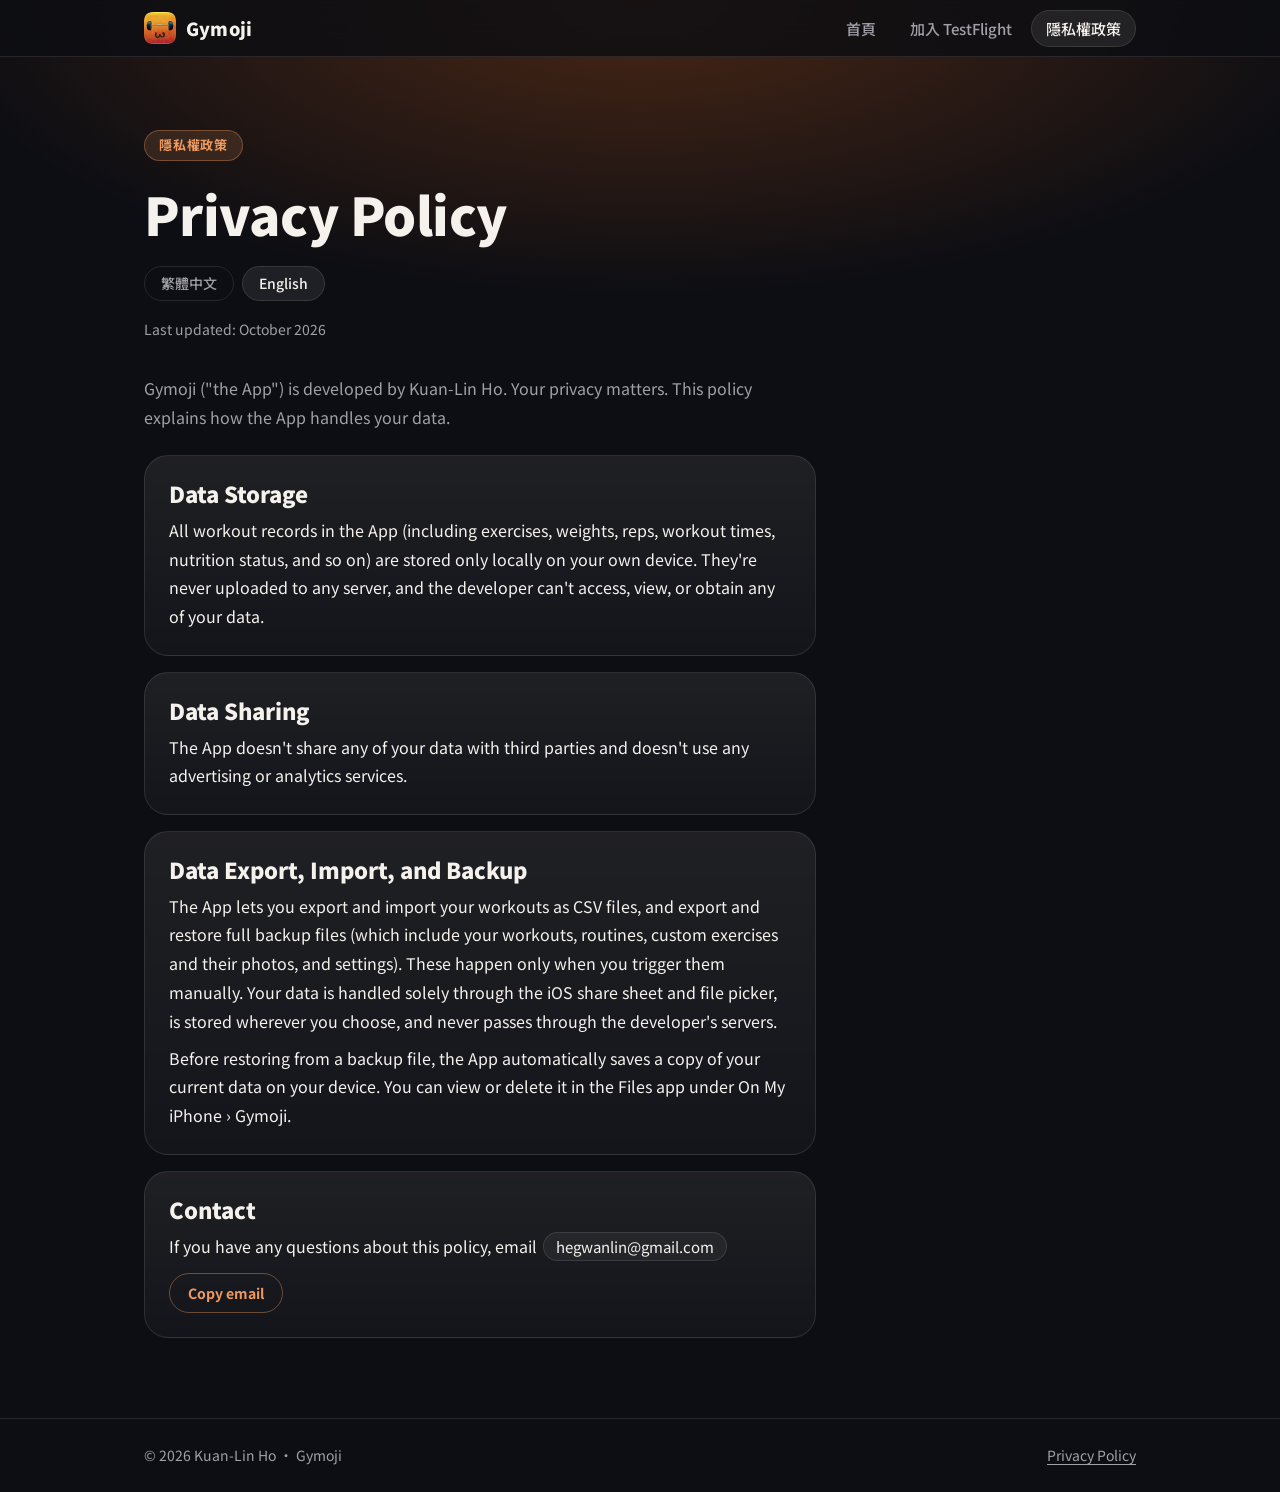
==== privacy-en/index.html @ e92f700a "Add Gymoji support site Static pages: home, TestFlight sign-up, and privacy policy (zh-Hant and Engl" ====
<!doctype html>
<html lang="zh-Hant">
<head>
<meta charset="utf-8">
<meta name="viewport" content="width=device-width, initial-scale=1, viewport-fit=cover">
<title>Privacy Policy – Gymoji</title>
<meta name="description" content="Gymoji privacy policy: your workout data stays on your device and is never uploaded or shared.">
<meta name="theme-color" content="#0D0E13">
<link rel="icon" type="image/png" href="../assets/favicon.png">
<link rel="apple-touch-icon" href="../assets/apple-touch-icon.png">
<link rel="preconnect" href="https://fonts.googleapis.com">
<link rel="preconnect" href="https://fonts.gstatic.com" crossorigin>
<link rel="stylesheet" href="https://fonts.googleapis.com/css2?family=Noto+Sans+TC:wght@400;500;700;900&display=swap">
<link rel="stylesheet" href="../assets/style.css">
</head>
<body>

<header class="site-header">
  <div class="inner">
    <a class="brand" href="../" aria-label="Gymoji Support 首頁">
      <img src="../assets/logo.webp" alt="" width="32" height="32">
      Gymoji
    </a>
    <nav class="nav" aria-label="主要選單">
      <a href="../">首頁</a>
      <a href="../testflight/">加入 TestFlight</a>
      <a href="../privacy/" aria-current="page">隱私權政策</a>
    </nav>
  </div>
</header>

<main>
  <div class="inner" lang="en">
      <p class="pill">隱私權政策</p>
      <h1>Privacy Policy</h1>
      <nav class="lang" aria-label="語言 Language">
        <a href="../privacy/" lang="zh-Hant">繁體中文</a>
        <a href="../privacy-en/" aria-current="true">English</a>
      </nav>
      <p class="updated">Last updated: October 2026</p>

      <div class="policy">
        <p class="intro">Gymoji ("the App") is developed by Kuan-Lin Ho. Your privacy matters. This policy explains how the App handles your data.</p>

        <section>
          <h2>Data Storage</h2>
          <p>All workout records in the App (including exercises, weights, reps, workout times, nutrition status, and so on) are stored only locally on your own device. They're never uploaded to any server, and the developer can't access, view, or obtain any of your data.</p>
        </section>

        <section>
          <h2>Data Sharing</h2>
          <p>The App doesn't share any of your data with third parties and doesn't use any advertising or analytics services.</p>
        </section>

        <section>
          <h2>Data Export, Import, and Backup</h2>
          <p>The App lets you export and import your workouts as CSV files, and export and restore full backup files (which include your workouts, routines, custom exercises and their photos, and settings). These happen only when you trigger them manually. Your data is handled solely through the iOS share sheet and file picker, is stored wherever you choose, and never passes through the developer's servers.</p>
          <p>Before restoring from a backup file, the App automatically saves a copy of your current data on your device. You can view or delete it in the Files app under On My iPhone › Gymoji.</p>
        </section>

        <section>
          <h2>Contact</h2>
          <p>If you have any questions about this policy, email <span class="email inline-email" id="email-pp-en">hegwanlin@gmail.com</span></p>
          <div class="contact" style="margin-top:0.75rem">
            <button class="copy" type="button" data-copy="email-pp-en" data-done="Copied">Copy email</button>
          </div>
        </section>
      </div>
    
  </div>
</main>

<footer class="site-footer">
  <div class="inner">
    <span>© 2026 Kuan-Lin Ho · Gymoji</span>
    <a href="../privacy-en/">Privacy Policy</a>
  </div>
</footer>

<script src="../assets/app.js" defer></script>
</body>
</html>
---- assets/style.css ----
/* Layout: dark glass surfaces over a warm orange glow at the top, matching the app. Heavy rounded headings, orange gradient pills for every action. */
:root {
  --bg: #0D0E13;
  --glow: rgba(214, 96, 26, 0.30);
  --ink: #F5F1ED;
  --muted: #A19FA8;
  --glass: rgba(255, 255, 255, 0.05);
  --glass-strong: rgba(255, 255, 255, 0.08);
  --line: rgba(255, 255, 255, 0.10);
  --accent: #EE9A5E;
  --accent-grad: linear-gradient(135deg, #F4B987 0%, #D9763A 100%);
  --accent-ink: #1C0F07;
  --accent-soft: rgba(238, 154, 94, 0.14);

  --font: "Noto Sans TC", system-ui, -apple-system, "PingFang TC", "Microsoft JhengHei", sans-serif;
  color-scheme: dark;
}

* { box-sizing: border-box; }
html { -webkit-text-size-adjust: 100%; }
html { background: var(--bg); }
body {
  margin: 0;
  background:
    radial-gradient(ellipse 80% 420px at 50% 0%, var(--glow), transparent 70%),
    var(--bg);
  background-repeat: no-repeat;
  color: var(--ink);
  font-family: var(--font);
  font-size: 1rem;
  line-height: 1.8;
  min-height: 100%;
}
body::before {
  content: "";
  position: fixed;
  inset: 0 0 auto;
  height: env(safe-area-inset-top, 0px);
  background: var(--bg);
  z-index: 30;
}

a { color: var(--accent); text-underline-offset: 3px; }
a:focus-visible, button:focus-visible {
  outline: 2px solid var(--accent);
  outline-offset: 3px;
  border-radius: 999px;
}

.inner {
  width: 100%;
  max-width: 64rem;
  margin: 0 auto;
  padding-left: max(16px, env(safe-area-inset-left, 0px));
  padding-right: max(16px, env(safe-area-inset-right, 0px));
}

/* Header */
.site-header {
  position: sticky;
  top: env(safe-area-inset-top, 0px);
  z-index: 20;
  background: rgba(13, 14, 19, 0.82);
  -webkit-backdrop-filter: blur(14px);
  backdrop-filter: blur(14px);
  border-bottom: 1px solid var(--line);
}
.site-header .inner {
  display: flex;
  flex-wrap: wrap;
  align-items: center;
  justify-content: space-between;
  gap: 0.25rem 1.5rem;
  padding-block: 0.5rem;
}
.brand {
  display: inline-flex;
  align-items: center;
  gap: 0.625rem;
  font-weight: 900;
  font-size: 1.125rem;
  letter-spacing: 0.01em;
  color: var(--ink);
  text-decoration: none;
  padding-block: 0.25rem;
}
.brand img { display: block; width: 2rem; height: 2rem; border-radius: 22%; }
.nav { display: flex; flex-wrap: wrap; gap: 0.25rem; }
.nav a {
  padding: 0.4375rem 0.875rem;
  font-size: 0.9375rem;
  font-weight: 500;
  line-height: 1.4;
  color: var(--muted);
  text-decoration: none;
  border-radius: 999px;
  border: 1px solid transparent;
}
.nav a:hover { color: var(--ink); }
.nav a[aria-current="page"] {
  color: var(--ink);
  background: var(--glass-strong);
  border-color: var(--line);
}

/* Pages */
main .inner { padding-block: clamp(2rem, 6vw, 4.5rem) clamp(3rem, 8vw, 5rem); }
.page { display: block; }
.pill {
  display: inline-block;
  margin: 0 0 1.25rem;
  padding: 0.25rem 0.875rem;
  background: var(--accent-soft);
  border: 1px solid rgba(238, 154, 94, 0.35);
  border-radius: 999px;
  color: var(--accent);
  font-size: 0.8125rem;
  font-weight: 700;
  letter-spacing: 0.06em;
  line-height: 1.6;
}
h1, h2, h3 { margin: 0; line-height: 1.25; text-wrap: balance; }
h1 { font-size: clamp(2rem, 6vw, 3.25rem); font-weight: 900; letter-spacing: -0.01em; }
h2 { font-size: 1.375rem; font-weight: 900; }
h3 { font-size: 1.0625rem; font-weight: 700; }
.lead { max-width: 36rem; margin: 1.25rem 0 0; font-size: 1.0625rem; color: var(--muted); }
.muted { color: var(--muted); }

.actions { display: flex; flex-wrap: wrap; gap: 0.75rem; margin-top: 2rem; }
.btn {
  display: inline-flex;
  align-items: center;
  justify-content: center;
  min-height: 3rem;
  padding: 0.5rem 1.625rem;
  border-radius: 999px;
  border: 1px solid transparent;
  font-family: var(--font);
  font-size: 0.9375rem;
  font-weight: 700;
  line-height: 1.4;
  text-decoration: none;
  cursor: pointer;
}
.btn-primary { background: var(--accent-grad); color: var(--accent-ink); }
.btn-primary:hover { filter: brightness(1.08); }
.btn-secondary { background: var(--glass); color: var(--ink); border-color: var(--line); }
.btn-secondary:hover { background: var(--glass-strong); }

/* Hero with phones */
.hero { max-width: 44rem; }
.hero-icon { display: block; width: 4.5rem; height: 4.5rem; border-radius: 22%; margin-bottom: 1.5rem; box-shadow: 0 12px 32px rgba(214, 96, 26, 0.35); }
.shots {
  display: grid;
  grid-template-columns: repeat(auto-fit, minmax(9.5rem, 1fr));
  gap: 1rem;
  margin: 1.5rem 0 0;
  padding: 0;
  list-style: none;
}
.shots li { min-width: 0; }
.shots img {
  display: block;
  width: 100%;
  height: auto;
  border: 1px solid var(--line);
  border-radius: 1.25rem;
  box-shadow: 0 20px 40px rgba(0, 0, 0, 0.45);
}

/* Sections */
.section { margin-top: clamp(2.5rem, 7vw, 4.5rem); }
.cards {
  display: grid;
  grid-template-columns: repeat(auto-fit, minmax(15rem, 1fr));
  gap: 1rem;
  margin: 1.25rem 0 0;
  padding: 0;
  list-style: none;
}
.card {
  min-width: 0;
  padding: 1.5rem;
  background: linear-gradient(180deg, rgba(255, 255, 255, 0.075), rgba(255, 255, 255, 0.03));
  border: 1px solid var(--line);
  border-radius: 1.5rem;
}
.card p { margin: 0.5rem 0 0; font-size: 0.9375rem; color: var(--muted); }
.card .tag {
  display: inline-block;
  margin-top: 1rem;
  padding: 0.125rem 0.75rem;
  background: var(--accent-soft);
  border: 1px solid rgba(238, 154, 94, 0.35);
  border-radius: 999px;
  color: var(--accent);
  font-size: 0.8125rem;
  font-weight: 700;
  line-height: 1.7;
}
.card .dot {
  display: block;
  width: 0.75rem;
  height: 0.75rem;
  margin-bottom: 1rem;
  border-radius: 50%;
  background: var(--accent-grad);
}

.contact {
  display: flex;
  flex-wrap: wrap;
  align-items: center;
  gap: 0.75rem;
  margin-top: 1.25rem;
}
.email {
  padding: 0.5rem 1rem;
  background: var(--glass);
  border: 1px solid var(--line);
  border-radius: 999px;
  font-size: 0.9375rem;
  overflow-wrap: anywhere;
  user-select: all;
}
.inline-email { display: inline-block; padding: 0.0625rem 0.75rem; margin-inline: 0.125rem; line-height: 1.7; }
.copy {
  min-height: 2.5rem;
  padding: 0.375rem 1.125rem;
  background: transparent;
  color: var(--accent);
  border: 1px solid rgba(238, 154, 94, 0.4);
  border-radius: 999px;
  font-family: var(--font);
  font-size: 0.875rem;
  font-weight: 700;
  cursor: pointer;
}
.copy:hover { background: var(--accent-soft); }

/* TestFlight steps */
.steps { list-style: none; margin: 1.5rem 0 0; padding: 0; max-width: 40rem; counter-reset: step; }
.steps li { position: relative; padding: 0 0 1.75rem 3.5rem; counter-increment: step; }
.steps li::before {
  content: counter(step);
  position: absolute;
  left: 0;
  top: 0;
  width: 2.5rem;
  height: 2.5rem;
  display: grid;
  place-items: center;
  border-radius: 50%;
  background: var(--accent-grad);
  color: var(--accent-ink);
  font-weight: 900;
  font-size: 1rem;
  line-height: 1;
}
.steps li:not(:last-child)::after {
  content: "";
  position: absolute;
  left: 1.25rem;
  top: 2.875rem;
  bottom: 0.375rem;
  width: 1px;
  background: var(--line);
}
.steps h3 { padding-top: 0.375rem; }
.steps p { margin: 0.25rem 0 0; font-size: 0.9375rem; color: var(--muted); }

.note {
  max-width: 40rem;
  margin-top: 1rem;
  padding: 1.25rem 1.5rem;
  background: linear-gradient(180deg, rgba(255, 255, 255, 0.075), rgba(255, 255, 255, 0.03));
  border: 1px solid var(--line);
  border-radius: 1.5rem;
  font-size: 0.9375rem;
}
.note p { margin: 0; }

/* Policy */
.updated { margin: 1rem 0 0; font-size: 0.875rem; color: var(--muted); }
.policy { max-width: 42rem; margin-top: 2rem; display: grid; gap: 1rem; }
.policy .intro { margin: 0 0 0.5rem; color: var(--muted); }
.policy section {
  padding: 1.5rem;
  background: linear-gradient(180deg, rgba(255, 255, 255, 0.075), rgba(255, 255, 255, 0.03));
  border: 1px solid var(--line);
  border-radius: 1.5rem;
}
.policy p { margin: 0.5rem 0 0; }

.lang { display: flex; flex-wrap: wrap; gap: 0.5rem; margin-top: 1.25rem; }
.lang a {
  padding: 0.3125rem 1rem;
  border: 1px solid var(--line);
  border-radius: 999px;
  color: var(--muted);
  font-size: 0.875rem;
  font-weight: 500;
  line-height: 1.6;
  text-decoration: none;
}
.lang a:hover { color: var(--ink); }
.lang a[aria-current="true"] { background: var(--glass-strong); color: var(--ink); }

/* Footer */
.site-footer { border-top: 1px solid var(--line); }
.site-footer .inner {
  display: flex;
  flex-wrap: wrap;
  justify-content: space-between;
  gap: 0.5rem 2rem;
  padding-block: 1.5rem;
  font-size: 0.875rem;
  color: var(--muted);
}
.site-footer a { color: var(--muted); }
.site-footer a:hover { color: var(--accent); }

.dots { display: none; }

/* Phones: swipe through the screenshots one at a time, like the App Store */
@media (max-width: 760px) {
  .shots {
    display: flex;
    gap: 0.75rem;
    margin-inline: calc(-1 * max(16px, env(safe-area-inset-left, 0px))) calc(-1 * max(16px, env(safe-area-inset-right, 0px)));
    padding: 0.25rem max(16px, env(safe-area-inset-right, 0px)) 1rem max(16px, env(safe-area-inset-left, 0px));
    scroll-padding-inline: max(16px, env(safe-area-inset-left, 0px));
    overflow-x: auto;
    overscroll-behavior-x: contain;
    scroll-snap-type: x mandatory;
    -webkit-overflow-scrolling: touch;
    scrollbar-width: none;
  }
  .shots::-webkit-scrollbar { display: none; }
  .shots li { flex: 0 0 min(66%, 17rem); scroll-snap-align: start; scroll-snap-stop: always; }
  .shots img { border-radius: 1.25rem; }
  .dots { display: flex; justify-content: center; gap: 0.5rem; margin-top: 0.25rem; }
  .dots span {
    width: 0.5rem;
    height: 0.5rem;
    border-radius: 50%;
    background: var(--line);
    transition: background 0.2s, width 0.2s;
  }
  .dots span[aria-current="true"] { width: 1.25rem; border-radius: 999px; background: var(--accent); }
}
@media (max-width: 480px) {
  .btn, .copy { width: 100%; }
}
@media (prefers-reduced-motion: reduce) {
  .dots span { transition: none; }
}
.nb { display: inline-block; }
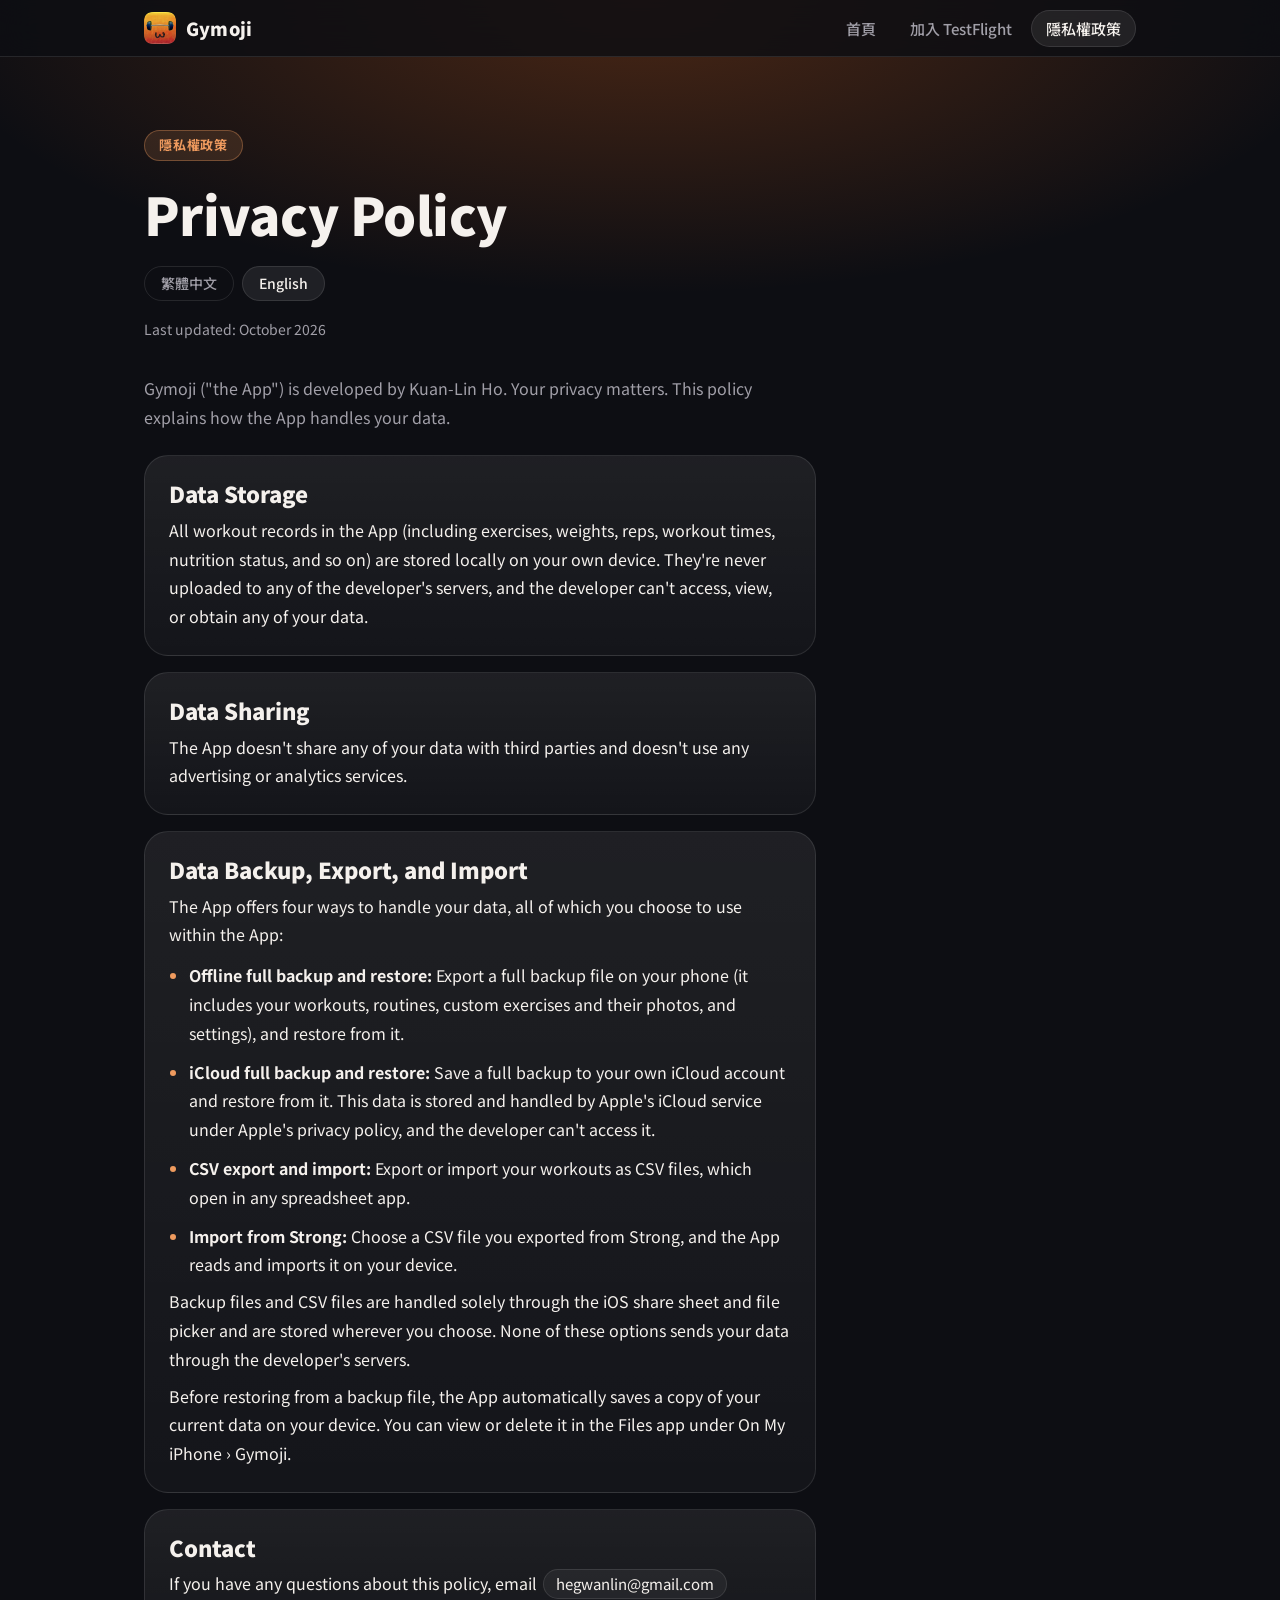
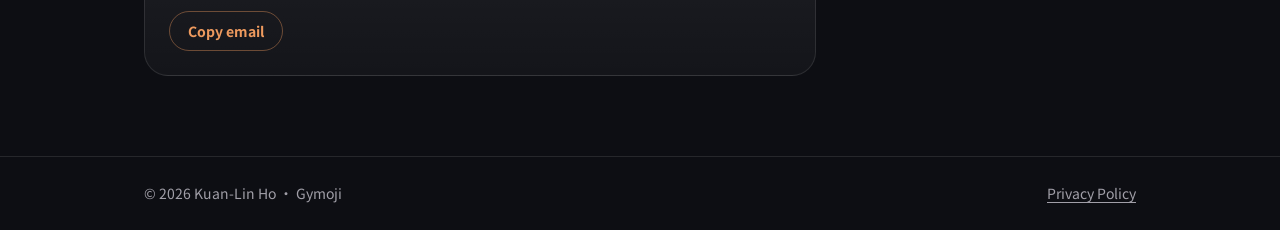
==== commit 9acc3242: "Describe the four data-handling options on the home page and privacy policy Offline full backup/rest" ====
--- a/privacy-en/index.html
+++ b/privacy-en/index.html
@@ -4,7 +4,7 @@
 <meta charset="utf-8">
 <meta name="viewport" content="width=device-width, initial-scale=1, viewport-fit=cover">
 <title>Privacy Policy – Gymoji</title>
-<meta name="description" content="Gymoji privacy policy: your workout data stays on your device and is never uploaded or shared.">
+<meta name="description" content="Gymoji privacy policy: how the App handles your data.">
 <meta name="theme-color" content="#0D0E13">
 <link rel="icon" type="image/png" href="../assets/favicon.png">
 <link rel="apple-touch-icon" href="../assets/apple-touch-icon.png">
@@ -44,7 +44,7 @@
 
         <section>
           <h2>Data Storage</h2>
-          <p>All workout records in the App (including exercises, weights, reps, workout times, nutrition status, and so on) are stored only locally on your own device. They're never uploaded to any server, and the developer can't access, view, or obtain any of your data.</p>
+          <p>All workout records in the App (including exercises, weights, reps, workout times, nutrition status, and so on) are stored locally on your own device. They're never uploaded to any of the developer's servers, and the developer can't access, view, or obtain any of your data.</p>
         </section>
 
         <section>
@@ -53,8 +53,15 @@
         </section>
 
         <section>
-          <h2>Data Export, Import, and Backup</h2>
-          <p>The App lets you export and import your workouts as CSV files, and export and restore full backup files (which include your workouts, routines, custom exercises and their photos, and settings). These happen only when you trigger them manually. Your data is handled solely through the iOS share sheet and file picker, is stored wherever you choose, and never passes through the developer's servers.</p>
+          <h2>Data Backup, Export, and Import</h2>
+          <p>The App offers four ways to handle your data, all of which you choose to use within the App:</p>
+          <ul class="plist">
+            <li><strong>Offline full backup and restore:</strong> Export a full backup file on your phone (it includes your workouts, routines, custom exercises and their photos, and settings), and restore from it.</li>
+            <li><strong>iCloud full backup and restore:</strong> Save a full backup to your own iCloud account and restore from it. This data is stored and handled by Apple's iCloud service under Apple's privacy policy, and the developer can't access it.</li>
+            <li><strong>CSV export and import:</strong> Export or import your workouts as CSV files, which open in any spreadsheet app.</li>
+            <li><strong>Import from Strong:</strong> Choose a CSV file you exported from Strong, and the App reads and imports it on your device.</li>
+          </ul>
+          <p>Backup files and CSV files are handled solely through the iOS share sheet and file picker and are stored wherever you choose. None of these options sends your data through the developer's servers.</p>
           <p>Before restoring from a backup file, the App automatically saves a copy of your current data on your device. You can view or delete it in the Files app under On My iPhone › Gymoji.</p>
         </section>
 
--- a/assets/style.css
+++ b/assets/style.css
@@ -356,3 +356,12 @@
   .dots span { transition: none; }
 }
 .nb { display: inline-block; }
+
+/* Four-card row: 1 column on phones, 2 on tablets, 4 on desktop */
+.cards-4 { grid-template-columns: minmax(0, 1fr); }
+@media (min-width: 36rem) { .cards-4 { grid-template-columns: repeat(2, minmax(0, 1fr)); } }
+@media (min-width: 62rem) { .cards-4 { grid-template-columns: repeat(4, minmax(0, 1fr)); } }
+
+.plist { margin: 0.75rem 0 0; padding-left: 1.25rem; display: grid; gap: 0.625rem; }
+.plist li::marker { color: var(--accent); }
+.plist strong { font-weight: 700; }
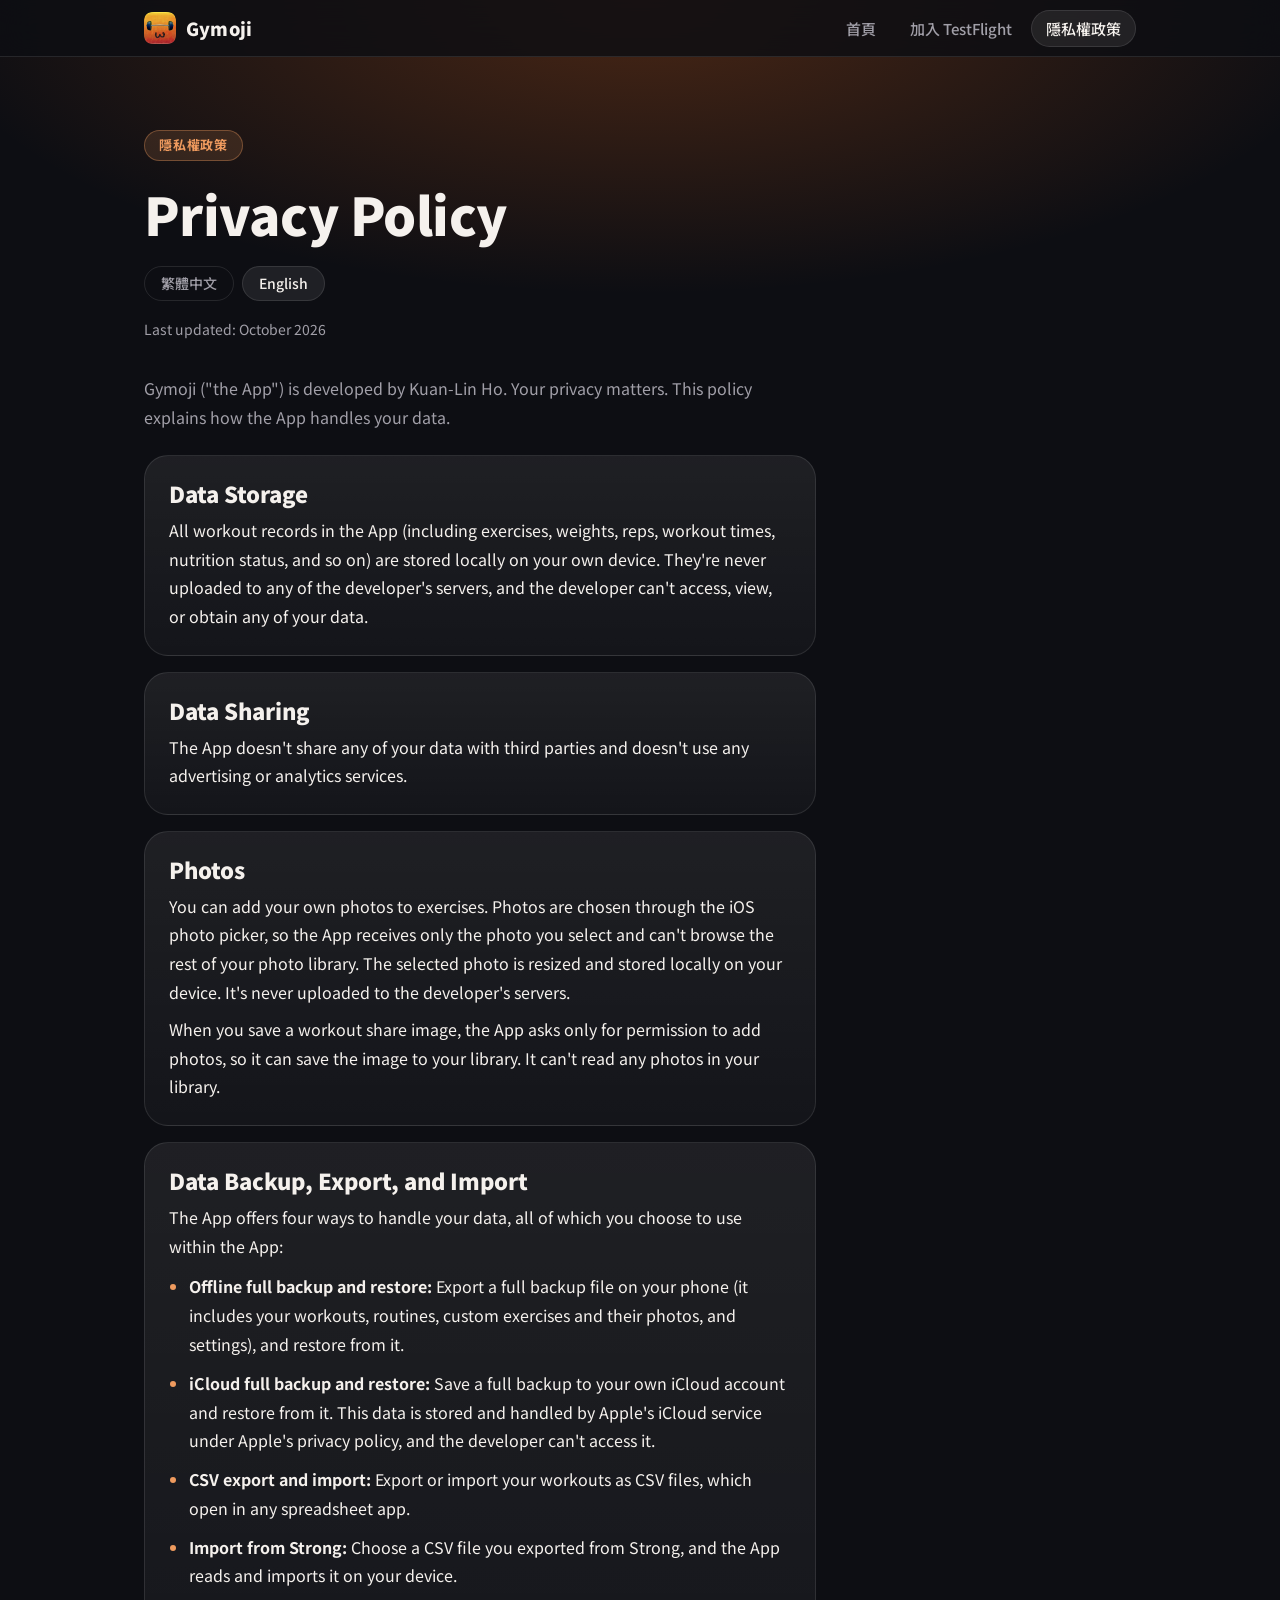
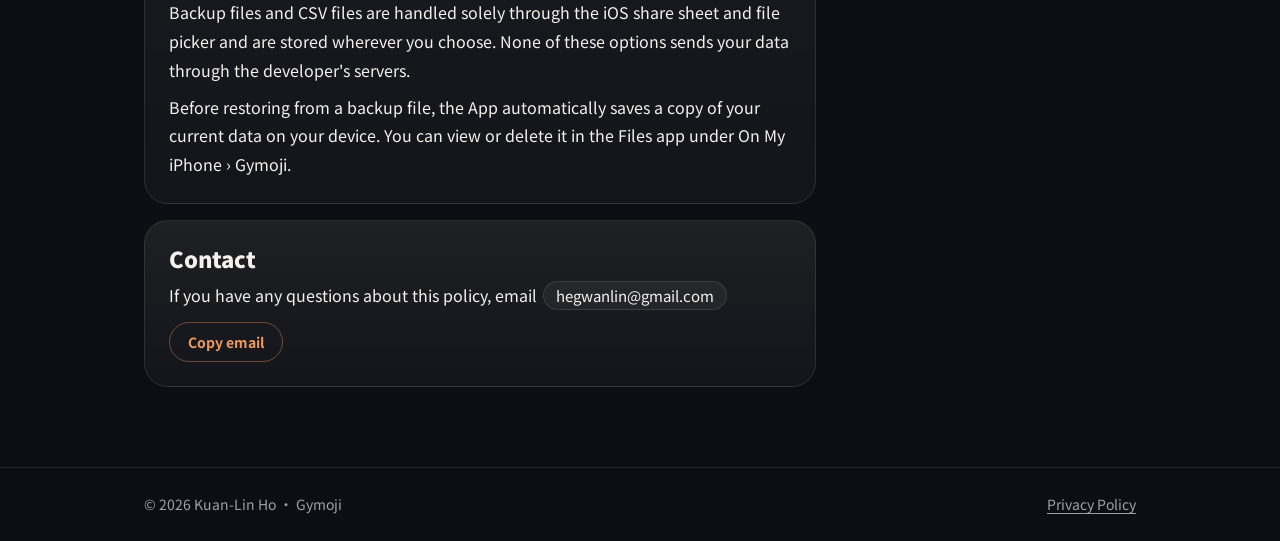
==== commit 427ed988: "Add Photos section to privacy policy (zh + en) Co-Authored-By: Claude Opus 5.5 <noreply@anthropic.co" ====
--- a/privacy-en/index.html
+++ b/privacy-en/index.html
@@ -5,6 +5,15 @@
 <meta name="viewport" content="width=device-width, initial-scale=1, viewport-fit=cover">
 <title>Privacy Policy – Gymoji</title>
 <meta name="description" content="Gymoji privacy policy: how the App handles your data.">
+<meta property="og:type" content="website">
+<meta property="og:site_name" content="Gymoji">
+<meta property="og:title" content="Privacy Policy – Gymoji">
+<meta property="og:description" content="Gymoji privacy policy: how the App handles your data.">
+<meta property="og:url" content="https://hegwanlin.github.io/gymoji/privacy-en/">
+<meta property="og:image" content="https://hegwanlin.github.io/gymoji/assets/og-image.png">
+<meta property="og:image:width" content="1200">
+<meta property="og:image:height" content="630">
+<meta name="twitter:card" content="summary_large_image">
 <meta name="theme-color" content="#0D0E13">
 <link rel="icon" type="image/png" href="../assets/favicon.png">
 <link rel="apple-touch-icon" href="../assets/apple-touch-icon.png">
@@ -17,7 +26,7 @@
 
 <header class="site-header">
   <div class="inner">
-    <a class="brand" href="../" aria-label="Gymoji Support 首頁">
+    <a class="brand" href="../" aria-label="Gymoji 首頁">
       <img src="../assets/logo.webp" alt="" width="32" height="32">
       Gymoji
     </a>
@@ -50,6 +59,12 @@
         <section>
           <h2>Data Sharing</h2>
           <p>The App doesn't share any of your data with third parties and doesn't use any advertising or analytics services.</p>
+        </section>
+
+        <section>
+          <h2>Photos</h2>
+          <p>You can add your own photos to exercises. Photos are chosen through the iOS photo picker, so the App receives only the photo you select and can't browse the rest of your photo library. The selected photo is resized and stored locally on your device. It's never uploaded to the developer's servers.</p>
+          <p>When you save a workout share image, the App asks only for permission to add photos, so it can save the image to your library. It can't read any photos in your library.</p>
         </section>
 
         <section>
--- a/assets/style.css
+++ b/assets/style.css
@@ -365,3 +365,41 @@
 .plist { margin: 0.75rem 0 0; padding-left: 1.25rem; display: grid; gap: 0.625rem; }
 .plist li::marker { color: var(--accent); }
 .plist strong { font-weight: 700; }
+
+[hidden] { display: none !important; }
+
+/* TestFlight application form */
+.apply {
+  max-width: 34rem;
+  margin-top: 2rem;
+  padding: 1.5rem;
+  background: linear-gradient(180deg, rgba(255, 255, 255, 0.075), rgba(255, 255, 255, 0.03));
+  border: 1px solid var(--line);
+  border-radius: 1.5rem;
+}
+.apply h2 { margin-bottom: 1rem; }
+.apply-done p { margin: 0.5rem 0 0; color: var(--muted); }
+.apply-done:focus { outline: none; }
+.field { display: grid; gap: 0.375rem; margin-bottom: 1.25rem; }
+.field label { font-size: 0.9375rem; font-weight: 700; }
+.field .req, .field .opt { margin-left: 0.375rem; font-size: 0.8125rem; font-weight: 500; color: var(--muted); }
+.field .req { color: var(--accent); }
+.field input {
+  width: 100%;
+  min-height: 3rem;
+  padding: 0.5rem 1rem;
+  background: rgba(255, 255, 255, 0.05);
+  border: 1px solid var(--line);
+  border-radius: 0.875rem;
+  color: var(--ink);
+  font-family: var(--font);
+  font-size: 1rem;
+}
+.field input::placeholder { color: var(--muted); opacity: 0.7; }
+.field input:focus-visible { outline: 2px solid var(--accent); outline-offset: 2px; border-color: transparent; }
+.hint { margin: 0; font-size: 0.875rem; line-height: 1.6; color: var(--muted); }
+.apply .btn { width: 100%; margin-bottom: 0.875rem; }
+.apply .btn:disabled { opacity: 0.6; cursor: default; }
+.status { margin: 0.5rem 0 0; min-height: 1.5rem; font-size: 0.9375rem; }
+.status[data-error="true"] { color: #FF8A7A; }
+.hp { position: absolute; left: -9999px; width: 1px; height: 1px; overflow: hidden; }
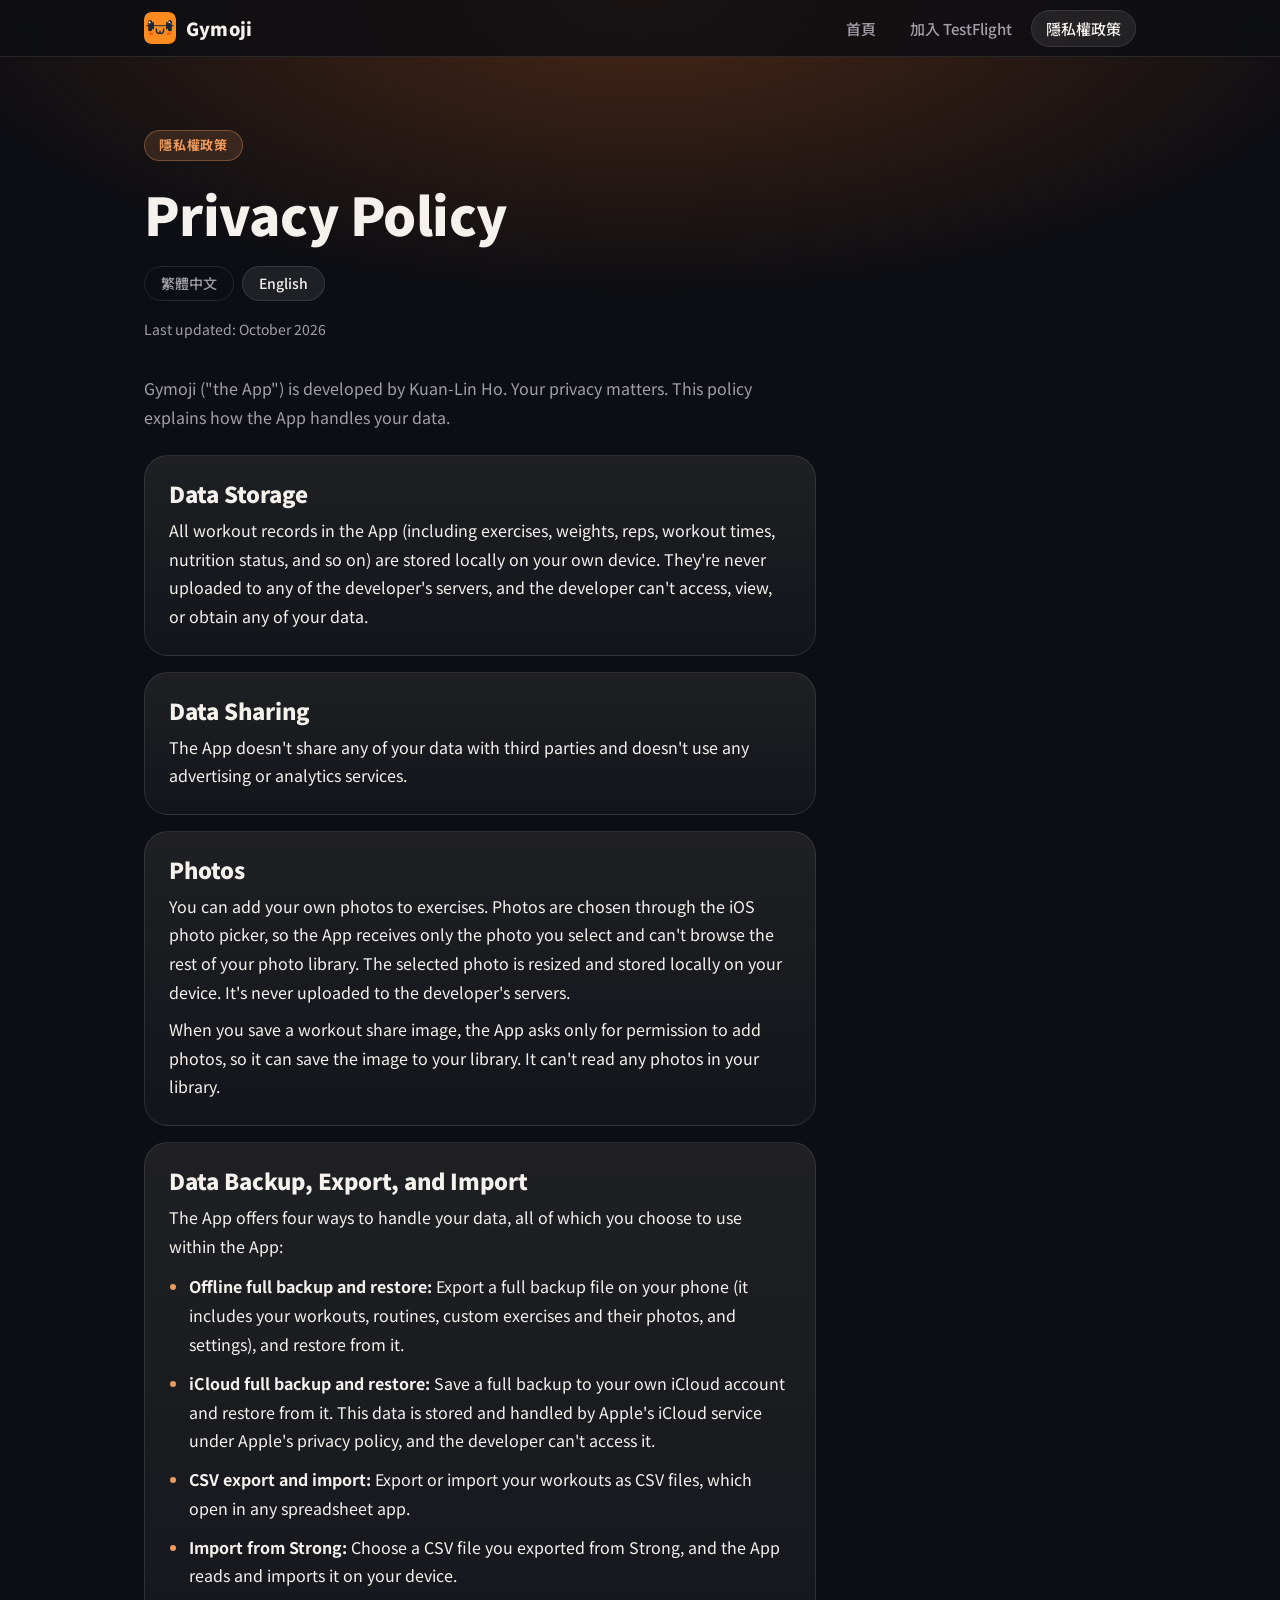
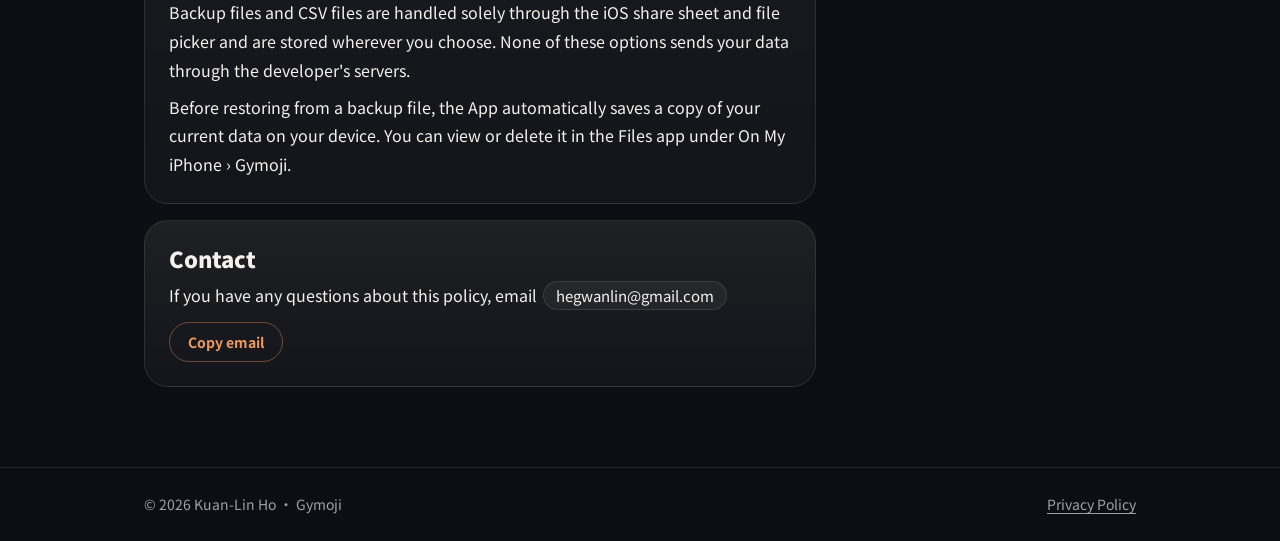
==== commit a01ee47d: "Update site logo, favicon, touch icon and OG image to the new Gymoji icon Co-Authored-By: Claude Opu" ====
--- a/privacy-en/index.html
+++ b/privacy-en/index.html
@@ -10,13 +10,13 @@
 <meta property="og:title" content="Privacy Policy – Gymoji">
 <meta property="og:description" content="Gymoji privacy policy: how the App handles your data.">
 <meta property="og:url" content="https://hegwanlin.github.io/gymoji/privacy-en/">
-<meta property="og:image" content="https://hegwanlin.github.io/gymoji/assets/og-image.png">
+<meta property="og:image" content="https://hegwanlin.github.io/gymoji/assets/og-image.png?v=2">
 <meta property="og:image:width" content="1200">
 <meta property="og:image:height" content="630">
 <meta name="twitter:card" content="summary_large_image">
 <meta name="theme-color" content="#0D0E13">
-<link rel="icon" type="image/png" href="../assets/favicon.png">
-<link rel="apple-touch-icon" href="../assets/apple-touch-icon.png">
+<link rel="icon" type="image/png" href="../assets/favicon.png?v=2">
+<link rel="apple-touch-icon" href="../assets/apple-touch-icon.png?v=2">
 <link rel="preconnect" href="https://fonts.googleapis.com">
 <link rel="preconnect" href="https://fonts.gstatic.com" crossorigin>
 <link rel="stylesheet" href="https://fonts.googleapis.com/css2?family=Noto+Sans+TC:wght@400;500;700;900&display=swap">
@@ -27,7 +27,7 @@
 <header class="site-header">
   <div class="inner">
     <a class="brand" href="../" aria-label="Gymoji 首頁">
-      <img src="../assets/logo.webp" alt="" width="32" height="32">
+      <img src="../assets/logo.webp?v=2" alt="" width="32" height="32">
       Gymoji
     </a>
     <nav class="nav" aria-label="主要選單">
--- a/assets/style.css
+++ b/assets/style.css
@@ -152,7 +152,7 @@
 .hero-icon { display: block; width: 4.5rem; height: 4.5rem; border-radius: 22%; margin-bottom: 1.5rem; box-shadow: 0 12px 32px rgba(214, 96, 26, 0.35); }
 .shots {
   display: grid;
-  grid-template-columns: repeat(auto-fit, minmax(9.5rem, 1fr));
+  grid-template-columns: repeat(5, minmax(0, 1fr));
   gap: 1rem;
   margin: 1.5rem 0 0;
   padding: 0;
